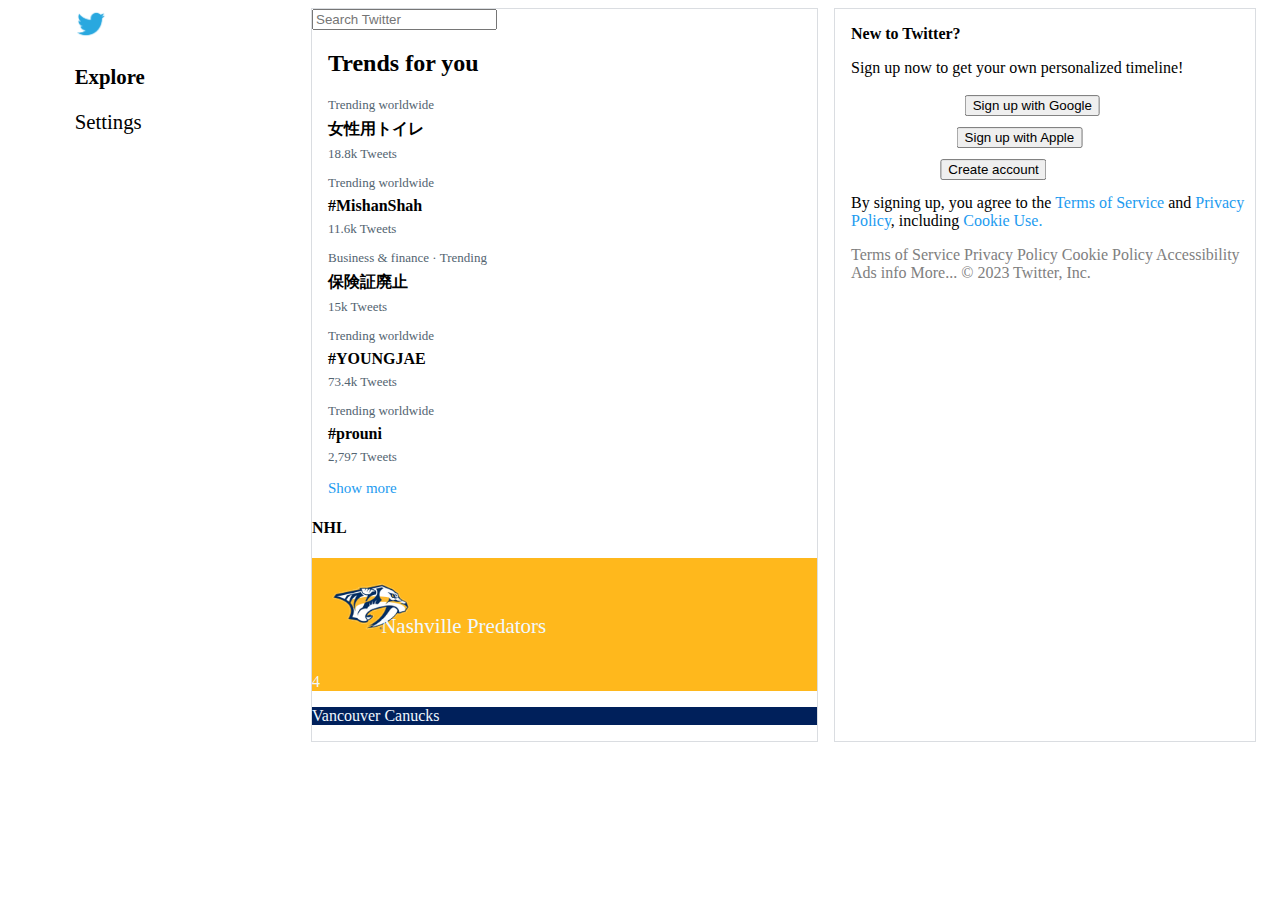
==== codes/index.html @ 8eedc92f "Changes to be committed: 	modified:   codes/index.html 	modified:   codes/style.css" ====
<!DOCTYPE html>
<html lang="en">
  <head>
    <meta charset="UTF-8" />
    <meta http-equiv="X-UA-Compatible" content="IE=edge" />
    <meta name="viewport" content="width=device-width, initial-scale=1.0" />
    <title>Twitter</title>
    <link rel="stylesheet" href="style.css" />
  </head>
  <body>
    <div class="container">
      <div class="main">
        <span class="explore">
          <img src="../Images/twitter logo.png" alt="Twitter logo" />
          <p class="text-inside-explore-same">Explore</p>
          <p class="text-inside-explore-settings">Settings</p>
        </span>
        <div class="middle-search">
          <input
            type="text"
            class="search-input"
            placeholder="Search Twitter"
            aria-label="Search query"
          />
          <div class="middlelldiv">
            <h2 class="trendsforyou">Trends for you</h2>
            <div class="trending1">
              <p class="worldwide1">Trending worldwide</p>
              <p class="firsttweets">女性用トイレ</p>
              <p class="tweets1">18.8k Tweets</p>
            </div>
            <div class="trending2">
              <p class="worldwide2">Trending worldwide</p>
              <p class="secondtweets">#MishanShah</p>
              <p class="tweets2">11.6k Tweets</p>
            </div>
            <div class="trending3">
              <p class="worldwide3">Business & finance · Trending</p>
              <p class="thirdtweets">保険証廃止</p>
              <p class="tweets3">15k Tweets</p>
            </div>
            <div class="trending4">
              <p class="worldwide4">Trending worldwide</p>
              <p class="fourthtweets">#YOUNGJAE</p>
              <p class="tweets4">73.4k Tweets</p>
            </div>
            <div class="trending5">
              <p class="worldwide5">Trending worldwide</p>
              <p class="fifthtweets">#prouni</p>
              <p class="tweets5">2,797 Tweets</p>
            </div>
            <div class="showmore">
              <a href="#">Show more</a>
            </div>
            <div class="happeningdiv">
              <div class="scoresNHL">
                <h4>NHL</h4>
             <div class="NHL-nashville">
              <div class="lion-img">
                <img src="../Images/lion.png" alt="lion">
              </div>
              <div class="text-nashville">
                <P>Nashville Predators</P>
              </div> 
              <div class="number-nashville">
                <P>4</P>
              </div>            
            </div>
             <div class="NHL-Vancouver">
              <P>Vancouver Canucks</P>
            </div>
              </div>
            </div>
          </div>
        </div>
         <div class="newtotwitter">
          <span class="newtotwittertext">
            <p><b>New to Twitter?</b></p>
            <p>Sign up now to get your own personalized timeline!</p>
          </span>
          <div class="signbuttons">
            <button>Sign up with Google</button>
            <button>Sign up with Apple</button>
            <button>Create account</button>
          </div>
           <div class="sign-terms-privacy">
            <p>By signing up, you agree to the <a href="#">Terms of Service</a>
            and <a href="#">Privacy Policy</a>, including <a href="#">Cookie Use.</a></p>
           </div>
           <div class="terms-accessibility-ads-more">
            <p>
            <a href="#">Terms of Service</a>
            <a href="#">Privacy Policy</a>
            <a href="#">Cookie Policy</a>
            <a href="#">Accessibility</a>
            <a href="#">Ads info</a>
            <a href="#">More...</a>
            © 2023 Twitter, Inc.
            </p>
           </div> 
         </div>
<!-- this is the ending of main div  -->
      </div>
      <!-- this is the ending of container div  -->
    </div>

      

  </body>
</html>
---- codes/style.css ----
.container {
  width: 100%;
  display: flex;
  /* justify-content: space-between; */

}
.main {
  display: flex;
  width: 100%;
}
.explore {
  width: 30%;
}
.explore > img {

  width: 2rem;
  height: 2rem;
}
.explore > img, .text-inside-explore-same, .text-inside-explore-settings{
  margin-left: 22%;
}
.text-inside-explore-same, .text-inside-explore-settings {
  color: black;
  font-size: 1.3rem;
}
.text-inside-explore-same:hover, .text-inside-explore-settings:hover {
  background-color: rgb(224, 222, 222) ;
  margin-left: 22%;
  border-radius: 5% 5%;
  padding-inline-start: 1rem;
  padding-left: -10%;
}
.text-inside-explore-same {
  font-weight: 600;
}
.middle-search {
  width: 50%;
  align-items: center;
}
.middle-search {
  border-style: solid;
  border-width: 1px 1px 1px 1px;
  border-color: #dadde1;
}
.trendsforyou,
.trending1, .trending2, .trending3, .trending4, .trending5, .showmore > a {
  margin-left: 1rem;
}
.trending1:hover,.trending2:hover,.trending3:hover,.trending4:hover,.trending5:hover{
  background-color: #e6e6e6;
}
.worldwide1,.worldwide2,.worldwide3,.worldwide4,.worldwide5{
  margin-bottom: -10px;
  color: #536471;
  font-size: 13px;
}
.tweets1,.tweets2,.tweets3,.tweets4,.tweets5 {
  margin-top: -10px;
  color: #536471;
  font-size: 13px;
}
.firsttweets,.secondtweets,.thirdtweets,.fourthtweets,.fifthtweets{
  font-weight:600;
}
.showmore>a{
  text-decoration: none;
  font-size: 15px;
  line-height: 20px;
  color: #1d9bf0;
}
.NHL-nashville {
  background-color: rgb(255, 184, 28);
  color: aliceblue;
}
.NHL-Vancouver {
  background-color: rgb(0, 32, 91);
  color: aliceblue;
/* }
.NHL-nashville>p, .NHL-Vancouver>p {
  text-align: center;
  font-family: inherit; */
} 
.lion-img>img {
  width: 17%;
  padding-top: 1rem;
  padding-left: 1rem;
  margin: 0 0 0 0 ;
}
.text-nashville>p {
  margin-top: -29px;
  margin-left: 1.2rem;
  padding-bottom: 13px;
  padding-left: 50px;
  font-size: 21px;
}

.number-nashville {
  /* display: flex; */
  width: 10px;
}

.newtotwitter {
  width: 40%;
  margin-left: 1rem;
  margin-right: 1rem;
  padding-left: 1rem;
  padding-bottom: 1rem;
  border-style: solid;
  border-width: 1px 1px 1px 1px;
  border-color: #dadde1;
  
}

/* sign buttons */
.signbuttons>button {
  display: block;
  margin-top: 0.7rem;
  transform: translate(84%, 10%);
}
.sign-terms-privacy>p>a {
  color: rgb(29, 155, 240);
  text-decoration: none;
}
.terms-accessibility-ads-more>p, .terms-accessibility-ads-more>p>a {
  color: grey;
  text-decoration: none;
}
.terms-accessibility-ads-more>p>a:hover, 
  .sign-terms-privacy>p>a:hover  { 
  text-decoration: underline;
}
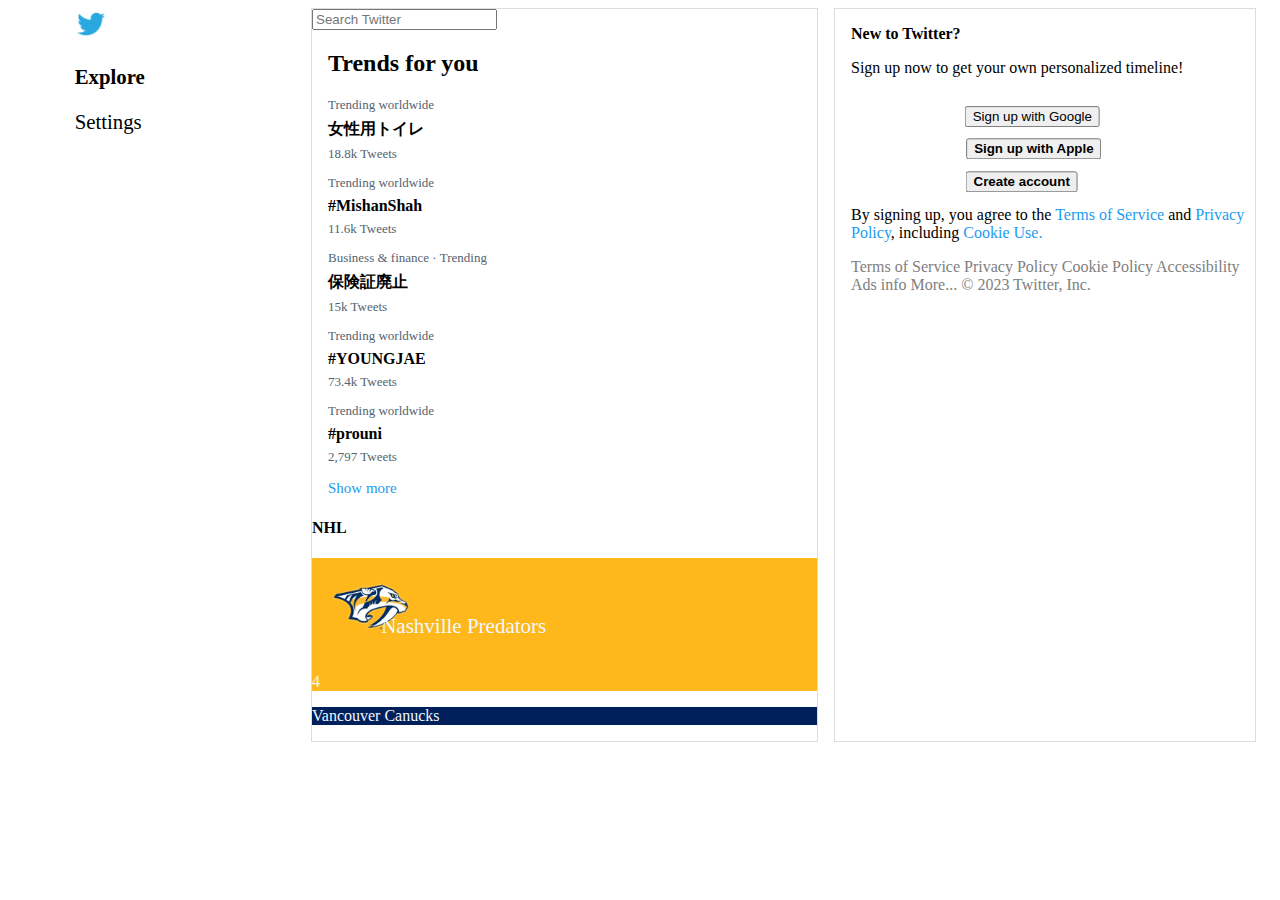
==== commit b9549312: "Changes to be committed: 	modified:   codes/index.html 	modified:   codes/style.css" ====
--- a/codes/index.html
+++ b/codes/index.html
@@ -78,9 +78,13 @@
             <p><b>New to Twitter?</b></p>
             <p>Sign up now to get your own personalized timeline!</p>
           </span>
-          <div class="signbuttons">
+          <div class="button-google">
             <button>Sign up with Google</button>
+          </div>
+          <div class="button-apple">
             <button>Sign up with Apple</button>
+          </div>
+          <div class="button-create">
             <button>Create account</button>
           </div>
            <div class="sign-terms-privacy">
--- a/codes/style.css
+++ b/codes/style.css
@@ -111,11 +111,20 @@
   
 }
 
-/* sign buttons */
-.signbuttons>button {
-  display: block;
+/* sign buttons. used seperate tags/class to adjust the buttons perfectly. */
+.button-google>button,.button-create>button {
   margin-top: 0.7rem;
   transform: translate(84%, 10%);
+}
+.button-apple>button {
+  margin-top: 0.7rem;
+  transform: translate(85%, 11%);
+  font-weight: 600;
+}
+.button-create>button {
+  margin-top: 0.7rem;
+  transform: translate(102%, 11%);
+  font-weight: 600;
 }
 .sign-terms-privacy>p>a {
   color: rgb(29, 155, 240);
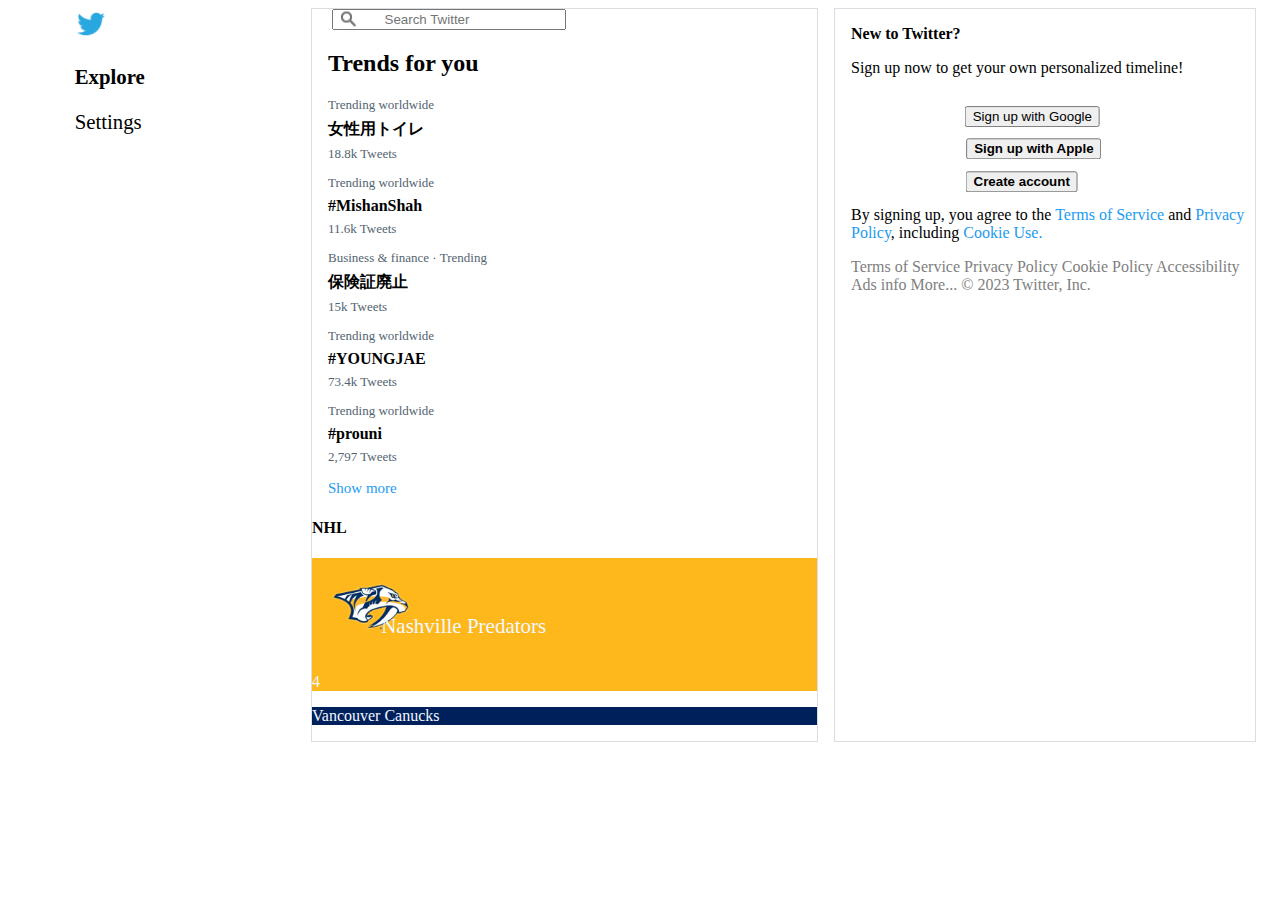
==== commit d19b3c7a: "Changes to be committed: 	modified:   codes/index.html 	modified:   codes/style.css" ====
--- a/codes/index.html
+++ b/codes/index.html
@@ -16,12 +16,15 @@
           <p class="text-inside-explore-settings">Settings</p>
         </span>
         <div class="middle-search">
-          <input
-            type="text"
-            class="search-input"
-            placeholder="Search Twitter"
-            aria-label="Search query"
-          />
+          <div class="img-searchbox">
+            <img src="../Images/search-twitter.png" alt="">
+            <input
+              type="text"
+              class="search-input"
+              placeholder="Search Twitter"
+              aria-label="Search query"
+            />
+          </div>
           <div class="middlelldiv">
             <h2 class="trendsforyou">Trends for you</h2>
             <div class="trending1">
--- a/codes/style.css
+++ b/codes/style.css
@@ -41,6 +41,13 @@
   border-style: solid;
   border-width: 1px 1px 1px 1px;
   border-color: #dadde1;
+}
+.img-searchbox [type="text"] {
+  color: rgb(10, 10, 10);
+  padding-left: 10%;
+}
+.img-searchbox>img {
+  transform: translate(175%, 17%);
 }
 .trendsforyou,
 .trending1, .trending2, .trending3, .trending4, .trending5, .showmore > a {
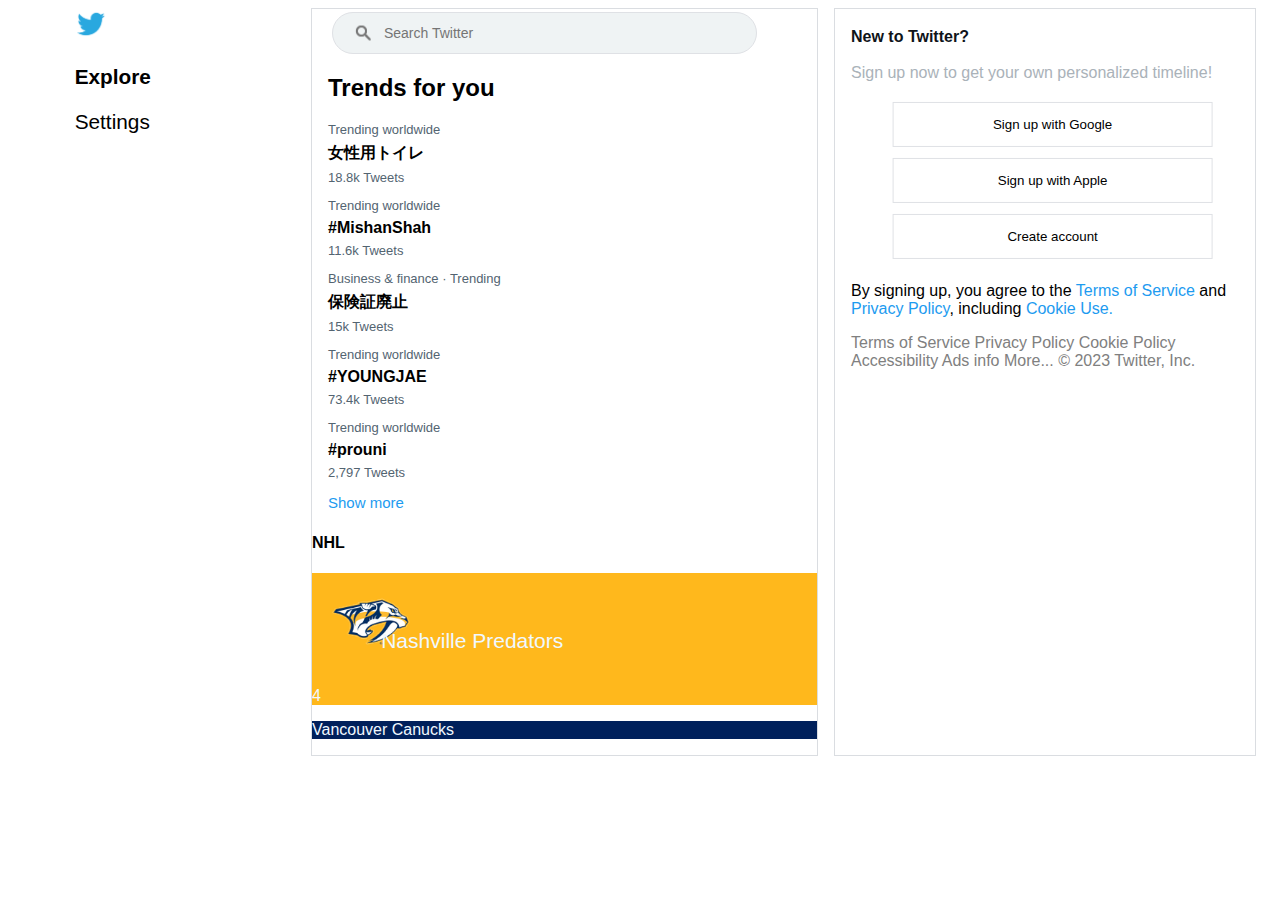
==== commit 1ebee8d8: "Changes to be committed: 	modified:   codes/index.html 	modified:   codes/style.css" ====
--- a/codes/index.html
+++ b/codes/index.html
@@ -4,8 +4,13 @@
     <meta charset="UTF-8" />
     <meta http-equiv="X-UA-Compatible" content="IE=edge" />
     <meta name="viewport" content="width=device-width, initial-scale=1.0" />
-    <title>Twitter</title>
+    <title>Explore / Twitter</title>
     <link rel="stylesheet" href="style.css" />
+    <link
+      rel="shortcut icon"
+      href="../Images/twitter logo.png"
+      type="image/x-icon"
+    />
   </head>
   <body>
     <div class="container">
@@ -17,7 +22,7 @@
         </span>
         <div class="middle-search">
           <div class="img-searchbox">
-            <img src="../Images/search-twitter.png" alt="">
+            <img src="../Images/search-twitter.png" alt="" />
             <input
               type="text"
               class="search-input"
@@ -58,29 +63,29 @@
             <div class="happeningdiv">
               <div class="scoresNHL">
                 <h4>NHL</h4>
-             <div class="NHL-nashville">
-              <div class="lion-img">
-                <img src="../Images/lion.png" alt="lion">
-              </div>
-              <div class="text-nashville">
-                <P>Nashville Predators</P>
-              </div> 
-              <div class="number-nashville">
-                <P>4</P>
-              </div>            
-            </div>
-             <div class="NHL-Vancouver">
-              <P>Vancouver Canucks</P>
-            </div>
+                <div class="NHL-nashville">
+                  <div class="lion-img">
+                    <img src="../Images/lion.png" alt="lion" />
+                  </div>
+                  <div class="text-nashville">
+                    <p>Nashville Predators</p>
+                  </div>
+                  <div class="number-nashville">
+                    <p>4</p>
+                  </div>
+                </div>
+                <div class="NHL-Vancouver">
+                  <p>Vancouver Canucks</p>
+                </div>
               </div>
             </div>
           </div>
         </div>
-         <div class="newtotwitter">
-          <span class="newtotwittertext">
-            <p><b>New to Twitter?</b></p>
-            <p>Sign up now to get your own personalized timeline!</p>
-          </span>
+        <div class="newtotwitter">
+          <div class="newtotwittertext">
+            <p class="new-twitter">New to Twitter?</p>
+            <p class="get-your-own">Sign up now to get your own personalized timeline!</p>
+          </div>
           <div class="button-google">
             <button>Sign up with Google</button>
           </div>
@@ -90,28 +95,29 @@
           <div class="button-create">
             <button>Create account</button>
           </div>
-           <div class="sign-terms-privacy">
-            <p>By signing up, you agree to the <a href="#">Terms of Service</a>
-            and <a href="#">Privacy Policy</a>, including <a href="#">Cookie Use.</a></p>
-           </div>
-           <div class="terms-accessibility-ads-more">
+          <div class="sign-terms-privacy">
             <p>
-            <a href="#">Terms of Service</a>
-            <a href="#">Privacy Policy</a>
-            <a href="#">Cookie Policy</a>
-            <a href="#">Accessibility</a>
-            <a href="#">Ads info</a>
-            <a href="#">More...</a>
-            © 2023 Twitter, Inc.
+              By signing up, you agree to the
+              <a href="#">Terms of Service</a> and
+              <a href="#">Privacy Policy</a>, including
+              <a href="#">Cookie Use.</a>
             </p>
-           </div> 
-         </div>
-<!-- this is the ending of main div  -->
+          </div>
+          <div class="terms-accessibility-ads-more">
+            <p>
+              <a href="#">Terms of Service</a>
+              <a href="#">Privacy Policy</a>
+              <a href="#">Cookie Policy</a>
+              <a href="#">Accessibility</a>
+              <a href="#">Ads info</a>
+              <a href="#">More...</a>
+              © 2023 Twitter, Inc.
+            </p>
+          </div>
+        </div>
+        <!-- this is the ending of main div  -->
       </div>
       <!-- this is the ending of container div  -->
     </div>
-
-      
-
   </body>
 </html>
--- a/codes/style.css
+++ b/codes/style.css
@@ -1,3 +1,6 @@
+*{
+  font-family: Helvetica Neue,Helvetica,Arial,sans-serif;
+}
 .container {
   width: 100%;
   display: flex;
@@ -45,9 +48,26 @@
 .img-searchbox [type="text"] {
   color: rgb(10, 10, 10);
   padding-left: 10%;
+  font-size: 14px;
+}
+.img-searchbox input {
+  border-radius: 30px;
+  box-sizing: content-box;
+  height: 38px;
+  width: 370px;
+  border: 1px solid #dfe1e5;
+  margin: 0 auto;
+  margin-top: 3px;
+  outline: #dfe1e5;
+  background-color: #EFF3F4;
+
+}
+.img-searchbox input:focus {
+  background-color: #fff;
+  outline: 1px solid #1d9bf0;
 }
 .img-searchbox>img {
-  transform: translate(175%, 17%);
+  transform: translate(268%, 17%);
 }
 .trendsforyou,
 .trending1, .trending2, .trending3, .trending4, .trending5, .showmore > a {
@@ -117,21 +137,28 @@
   border-color: #dadde1;
   
 }
-
-/* sign buttons. used seperate tags/class to adjust the buttons perfectly. */
-.button-google>button,.button-create>button {
-  margin-top: 0.7rem;
-  transform: translate(84%, 10%);
+/* text section of .newtotwittertext and .get-your-own text inside newtotwitter  */
+.new-twitter {
+  size: 6vh;
+  font-weight: 800;
+  line-height: 24px;
+  color: #0f1419;
 }
-.button-apple>button {
-  margin-top: 0.7rem;
-  transform: translate(85%, 11%);
-  font-weight: 600;
+.get-your-own {
+  size: 1.2vh;
+  line-height: 16px;
+  color: #AAB2B9;
 }
-.button-create>button {
-  margin-top: 0.7rem;
-  transform: translate(102%, 11%);
-  font-weight: 600;
+/* using all div class at once to manipulate the button sizes and
+colors and other features to reduce code */
+.button-google button, .button-apple button,.button-create button {
+  height: 45px;
+ background-color:#fff;
+ outline: #fff;
+ border: 1px solid #dfe1e5;   
+ transform: translate(13%, 11%);
+ width: 20rem;
+ margin-bottom: 0.7rem;
 }
 .sign-terms-privacy>p>a {
   color: rgb(29, 155, 240);
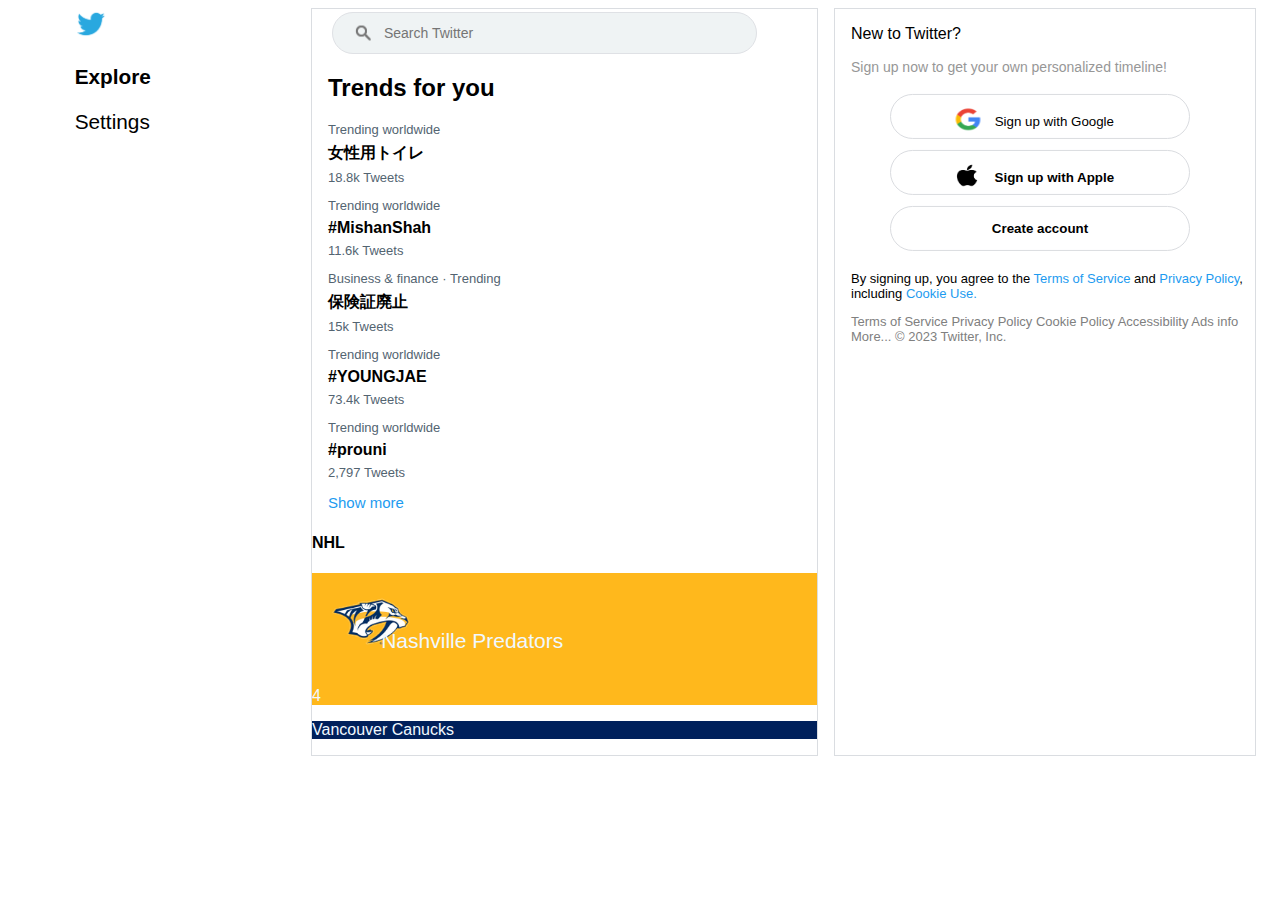
==== commit f587eafb: "new file:   Images/google-button-logo.png 	new file:   Images/pngegg.png 	modified:   codes/index.ht" ====
--- a/codes/index.html
+++ b/codes/index.html
@@ -87,10 +87,10 @@
             <p class="get-your-own">Sign up now to get your own personalized timeline!</p>
           </div>
           <div class="button-google">
-            <button>Sign up with Google</button>
+            <button> <img src="../Images/google-button-logo.png"> Sign up with Google</button>
           </div>
           <div class="button-apple">
-            <button>Sign up with Apple</button>
+            <button> <img src="../Images/pngegg.png" > Sign up with Apple</button>
           </div>
           <div class="button-create">
             <button>Create account</button>
--- a/codes/style.css
+++ b/codes/style.css
@@ -138,16 +138,17 @@
   
 }
 /* text section of .newtotwittertext and .get-your-own text inside newtotwitter  */
-.new-twitter {
-  size: 6vh;
-  font-weight: 800;
+.new-twittertext {
+  size: 19vh;
+  font-weight: bold;
   line-height: 24px;
   color: #0f1419;
 }
 .get-your-own {
-  size: 1.2vh;
+  font-size: 14px;
   line-height: 16px;
-  color: #AAB2B9;
+  color: #979797;
+  font-weight: 500;
 }
 /* using all div class at once to manipulate the button sizes and
 colors and other features to reduce code */
@@ -155,18 +156,46 @@
   height: 45px;
  background-color:#fff;
  outline: #fff;
- border: 1px solid #dfe1e5;   
- transform: translate(13%, 11%);
- width: 20rem;
+ border: 1px solid #dadce0;   
+ border-radius: 40px;
+ transform: translate(13%, 11%);  
+ width: 300px;
+ max-width: 400px;
+ min-width: min-content;
  margin-bottom: 0.7rem;
+
+}
+/* for button logos  */
+.button-google>button > img {
+  width: 25px;
+  height: 22px;
+  transform: translate(-42%, 20%);
+
+}
+.button-apple>button>img {
+  width: 25px;
+  height: 22px;
+  transform: translate(-46%, 20%);
+}
+/* to bold  */
+.button-create>button, .button-apple>button{
+  font-weight: bolder;
+
+}
+.sign-terms-privacy>p {
+  font-size: 13px;
+  font-weight: 500;
 }
 .sign-terms-privacy>p>a {
   color: rgb(29, 155, 240);
   text-decoration: none;
+  font-size: 13px;
+  font-weight: 500;
 }
 .terms-accessibility-ads-more>p, .terms-accessibility-ads-more>p>a {
   color: grey;
   text-decoration: none;
+  font-size: 13px;
 }
 .terms-accessibility-ads-more>p>a:hover, 
   .sign-terms-privacy>p>a:hover  { 
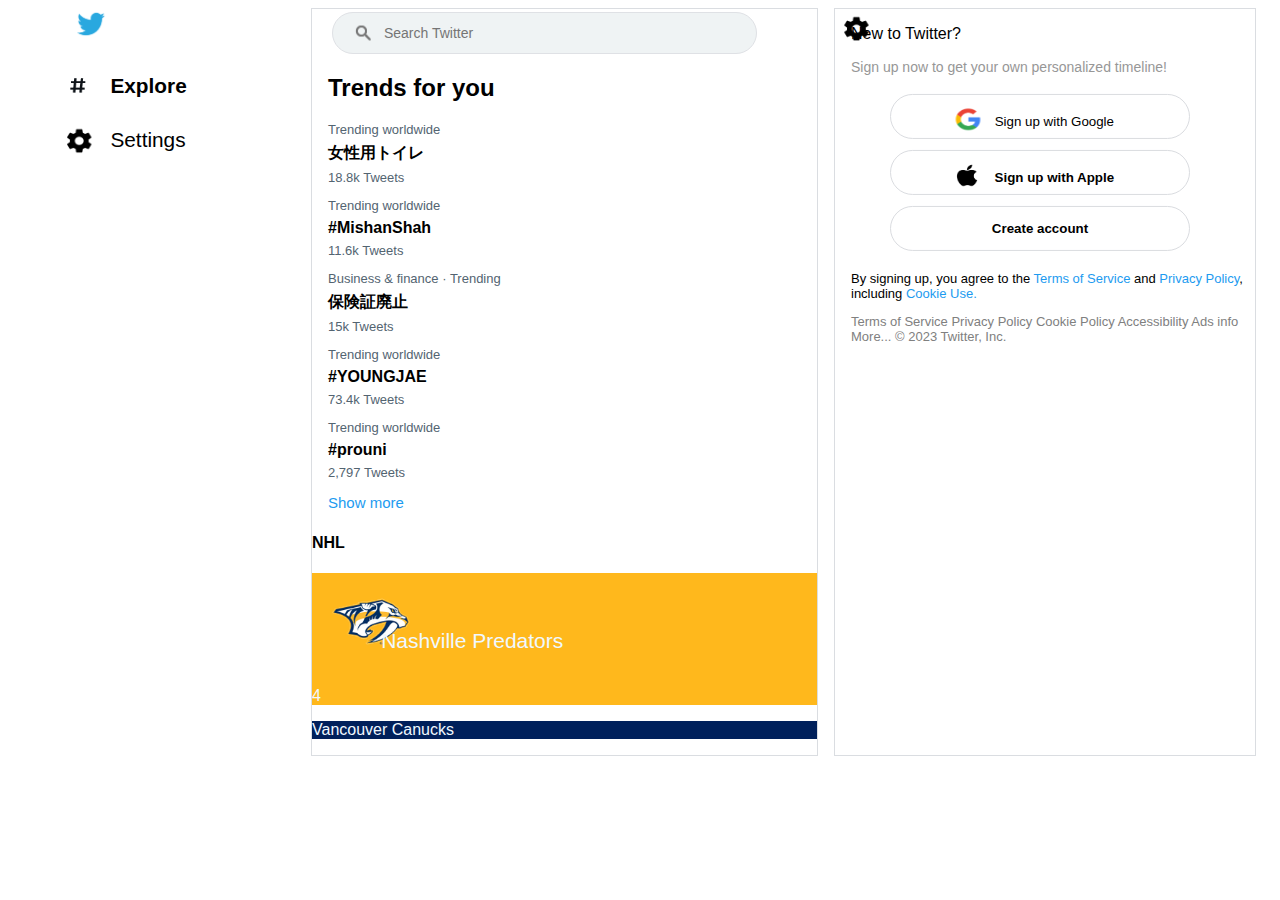
==== commit 3779b508: "Changes to be committed: 	new file:   Images/hastag.png 	new file:   Images/settings.png 	modified: " ====
--- a/codes/index.html
+++ b/codes/index.html
@@ -16,9 +16,9 @@
     <div class="container">
       <div class="main">
         <span class="explore">
-          <img src="../Images/twitter logo.png" alt="Twitter logo" />
-          <p class="text-inside-explore-same">Explore</p>
-          <p class="text-inside-explore-settings">Settings</p>
+          <img class="twitterlogo" src="../Images/twitter logo.png" alt="Twitter logo" />
+          <p class="text-inside-explore-same"> <img class="hastag-explore" src="../Images/hastag.png" alt=""> Explore</p>
+          <p class="text-inside-explore-settings"> <img class="settingsicon" src="../Images/settings.png " alt=""> Settings</p>
         </span>
         <div class="middle-search">
           <div class="img-searchbox">
@@ -29,6 +29,7 @@
               placeholder="Search Twitter"
               aria-label="Search query"
             />
+            <img class="search-side-settings" src="../Images/settings.png" alt="">
           </div>
           <div class="middlelldiv">
             <h2 class="trendsforyou">Trends for you</h2>
--- a/codes/style.css
+++ b/codes/style.css
@@ -14,8 +14,7 @@
 .explore {
   width: 30%;
 }
-.explore > img {
-
+.twitterlogo {
   width: 2rem;
   height: 2rem;
 }
@@ -35,6 +34,23 @@
 }
 .text-inside-explore-same {
   font-weight: 600;
+}
+.hastag-explore {
+  position: relative;
+  width: 30px;
+  height: 28px;
+  transform: translate(-38%, 20%);
+}
+.settingsicon {
+  position: relative;
+  width: 30px;
+  height: 28px;
+  transform: translate(-36%, 28%);
+}
+.search-side-settings {
+  width: 30px;
+  height: 28px;
+  transform: translate(62%, 32%);
 }
 .middle-search {
   width: 50%;
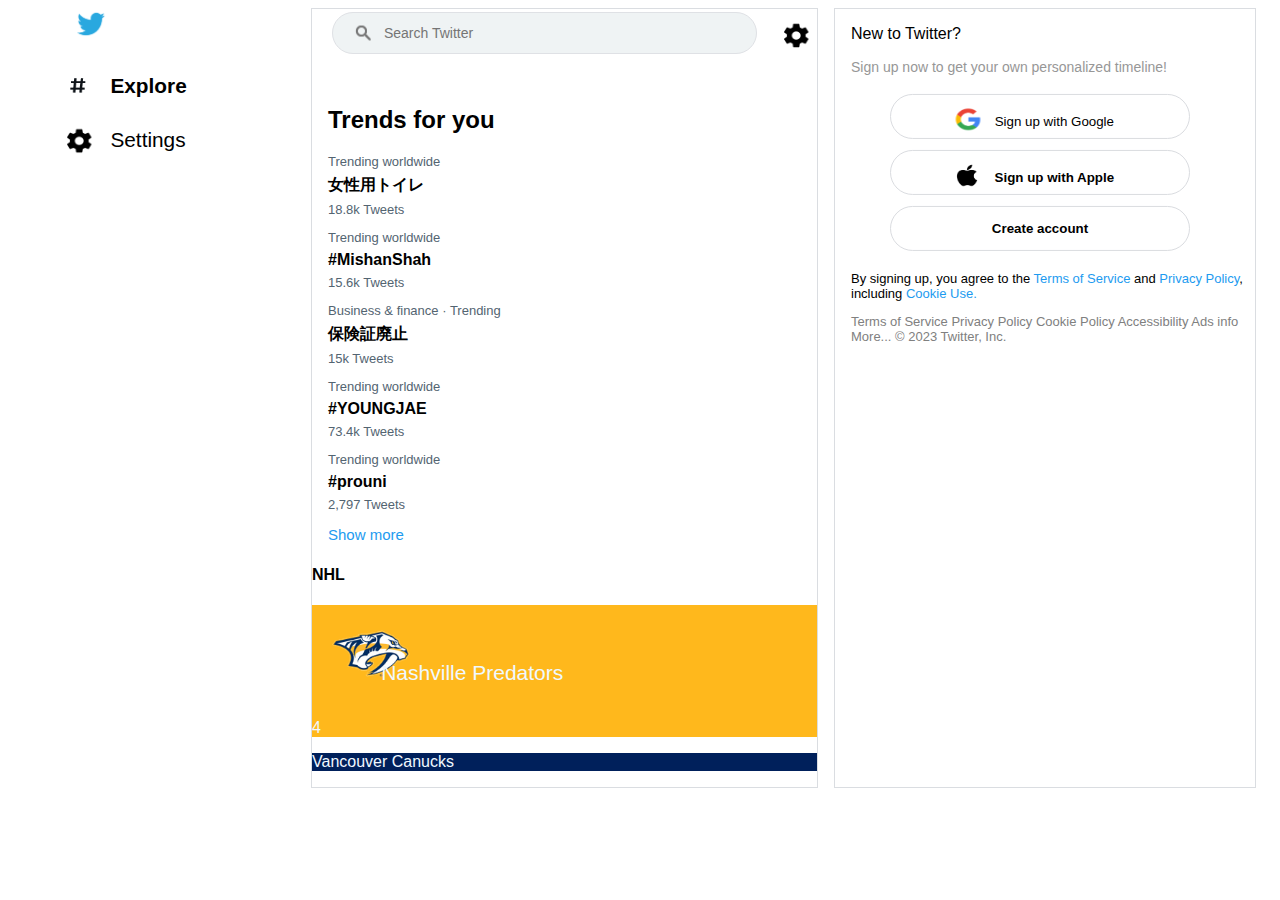
==== commit 95e95375: "Changes to be committed: 	modified:   codes/index.html 	modified:   codes/style.css" ====
--- a/codes/index.html
+++ b/codes/index.html
@@ -24,13 +24,13 @@
           <div class="img-searchbox">
             <img src="../Images/search-twitter.png" alt="" />
             <input
-              type="text"
-              class="search-input"
-              placeholder="Search Twitter"
-              aria-label="Search query"
+            type="text"
+            class="search-input"
+            placeholder="Search Twitter"
+            aria-label="Search query"
             />
-            <img class="search-side-settings" src="../Images/settings.png" alt="">
           </div>
+          <img class="search-side-settings" src="../Images/settings.png" alt="">
           <div class="middlelldiv">
             <h2 class="trendsforyou">Trends for you</h2>
             <div class="trending1">
@@ -41,7 +41,7 @@
             <div class="trending2">
               <p class="worldwide2">Trending worldwide</p>
               <p class="secondtweets">#MishanShah</p>
-              <p class="tweets2">11.6k Tweets</p>
+              <p class="tweets2">15.6k Tweets</p>
             </div>
             <div class="trending3">
               <p class="worldwide3">Business & finance · Trending</p>
--- a/codes/style.css
+++ b/codes/style.css
@@ -50,7 +50,7 @@
 .search-side-settings {
   width: 30px;
   height: 28px;
-  transform: translate(62%, 32%);
+  transform: translate(1564%, -116%); 
 }
 .middle-search {
   width: 50%;
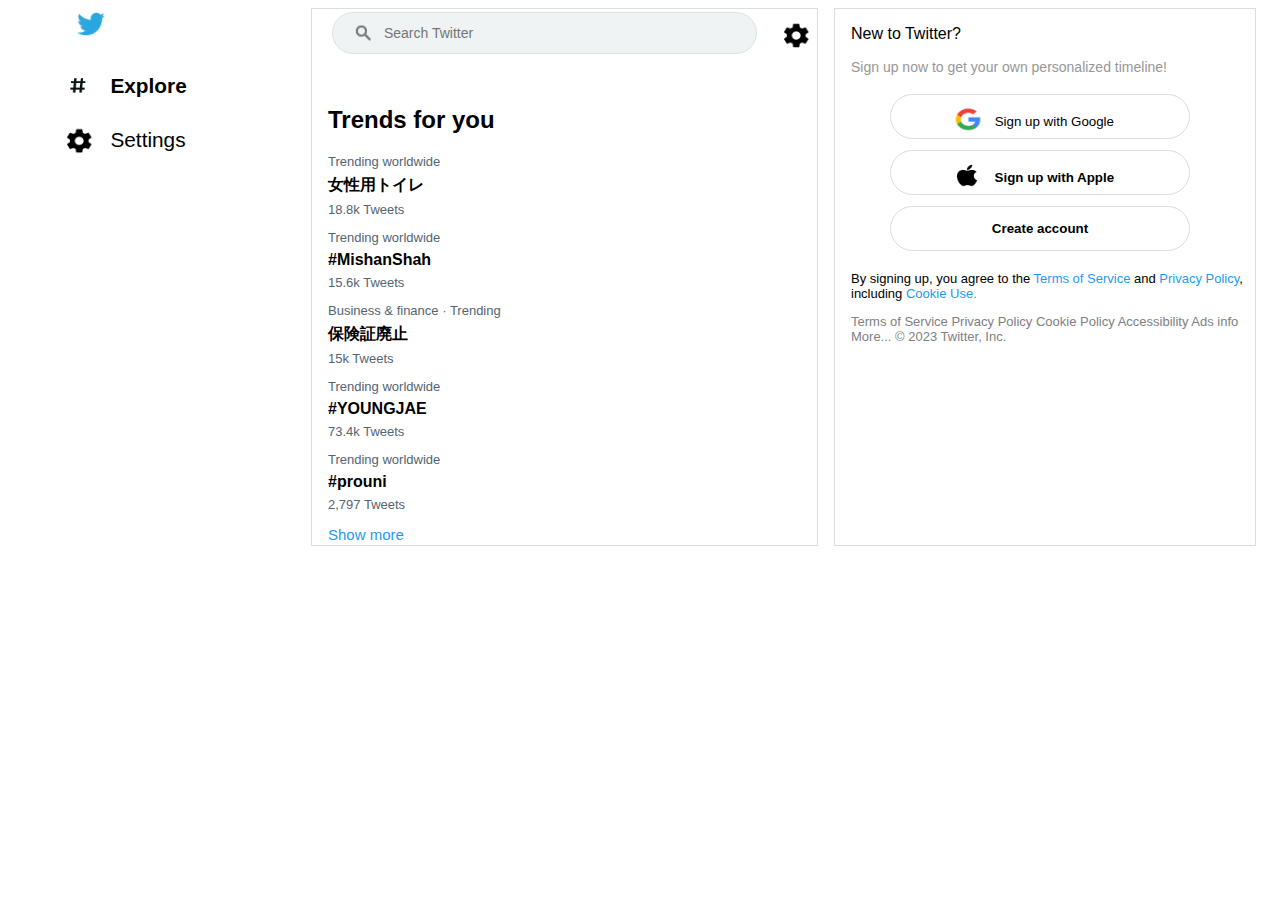
==== commit 6b2a1e41: "Changes to be committed: 	modified:   codes/index.html 	modified:   codes/style.css" ====
--- a/codes/index.html
+++ b/codes/index.html
@@ -61,25 +61,6 @@
             <div class="showmore">
               <a href="#">Show more</a>
             </div>
-            <div class="happeningdiv">
-              <div class="scoresNHL">
-                <h4>NHL</h4>
-                <div class="NHL-nashville">
-                  <div class="lion-img">
-                    <img src="../Images/lion.png" alt="lion" />
-                  </div>
-                  <div class="text-nashville">
-                    <p>Nashville Predators</p>
-                  </div>
-                  <div class="number-nashville">
-                    <p>4</p>
-                  </div>
-                </div>
-                <div class="NHL-Vancouver">
-                  <p>Vancouver Canucks</p>
-                </div>
-              </div>
-            </div>
           </div>
         </div>
         <div class="newtotwitter">
--- a/codes/style.css
+++ b/codes/style.css
@@ -111,37 +111,6 @@
   line-height: 20px;
   color: #1d9bf0;
 }
-.NHL-nashville {
-  background-color: rgb(255, 184, 28);
-  color: aliceblue;
-}
-.NHL-Vancouver {
-  background-color: rgb(0, 32, 91);
-  color: aliceblue;
-/* }
-.NHL-nashville>p, .NHL-Vancouver>p {
-  text-align: center;
-  font-family: inherit; */
-} 
-.lion-img>img {
-  width: 17%;
-  padding-top: 1rem;
-  padding-left: 1rem;
-  margin: 0 0 0 0 ;
-}
-.text-nashville>p {
-  margin-top: -29px;
-  margin-left: 1.2rem;
-  padding-bottom: 13px;
-  padding-left: 50px;
-  font-size: 21px;
-}
-
-.number-nashville {
-  /* display: flex; */
-  width: 10px;
-}
-
 .newtotwitter {
   width: 40%;
   margin-left: 1rem;
